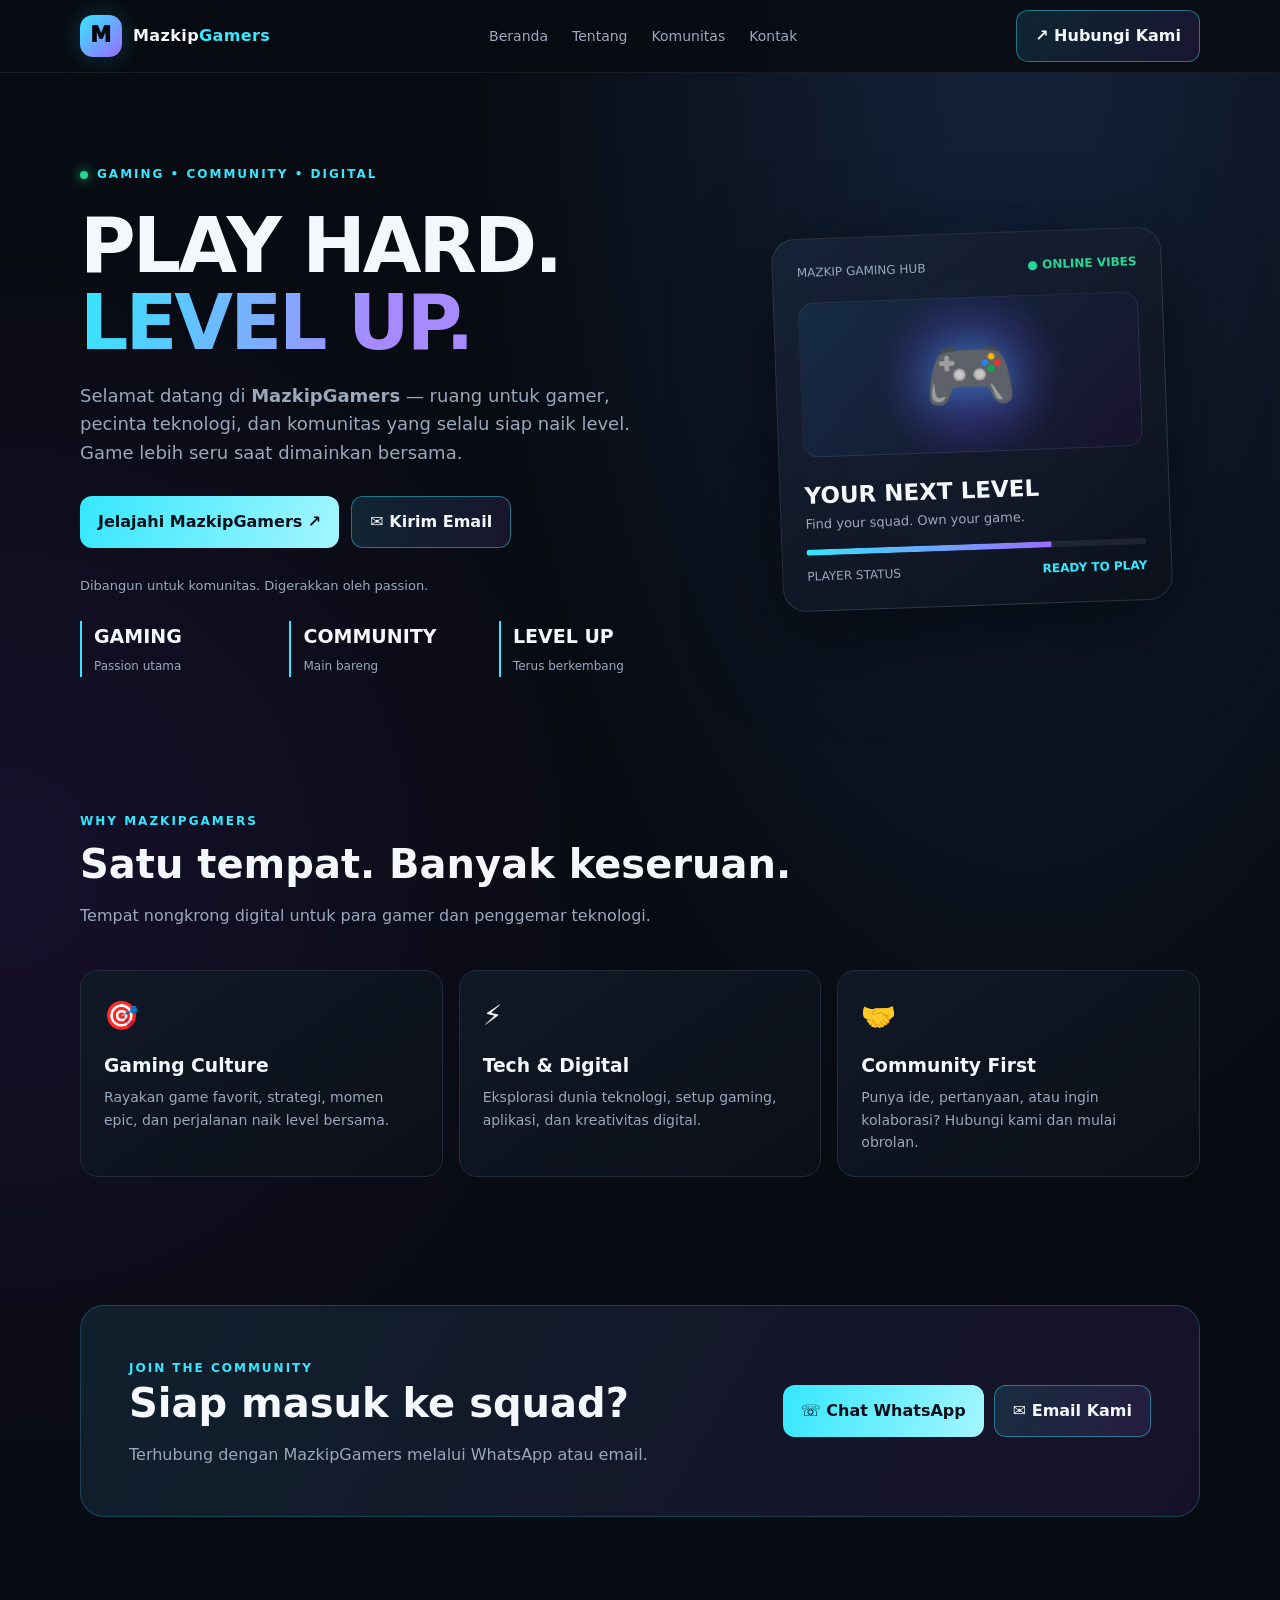
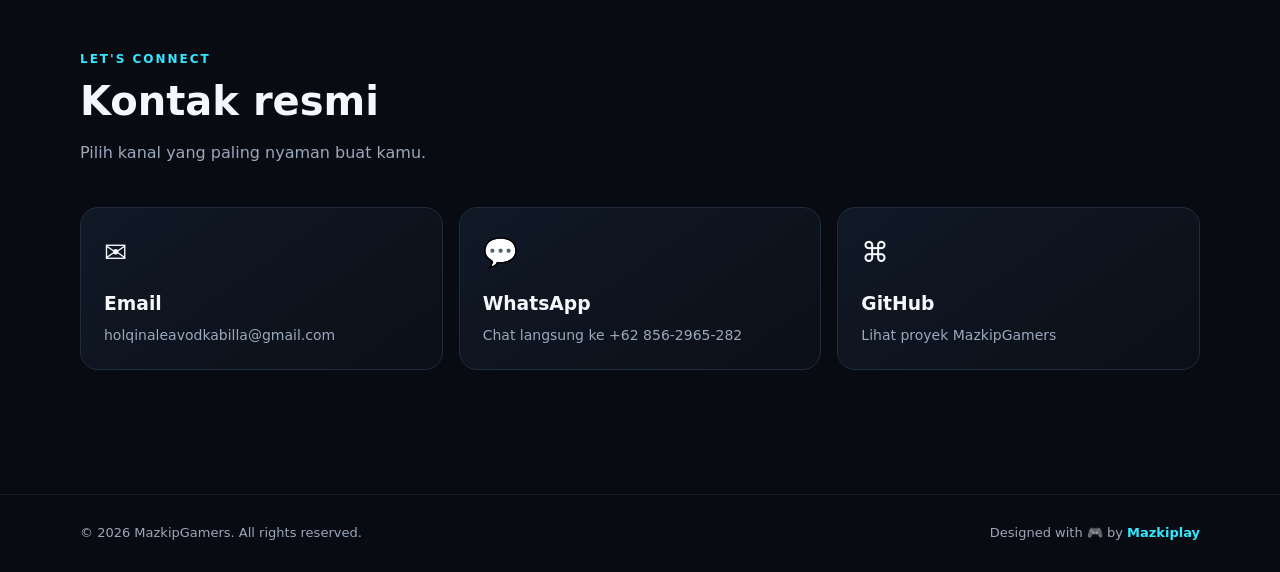
==== index.html @ 336d9bb3 "Add professional MazkipGamers dark landing page" ====
<!doctype html>
<html lang="id">
<head>
<meta charset="utf-8"><meta name="viewport" content="width=device-width,initial-scale=1">
<meta name="theme-color" content="#080b12"><meta name="description" content="MazkipGamers — portal gaming, komunitas, dan dunia game dari Mazkiplay.">
<title>MazkipGamers — Level Up Your Game</title>
<style>
:root{color-scheme:dark;--bg:#080b12;--panel:#101622;--line:#202b3b;--text:#f4f7fb;--muted:#9aa8bc;--cyan:#35e7ff;--purple:#9b6bff;--green:#25d695}
*{box-sizing:border-box}html{scroll-behavior:smooth}body{margin:0;background:radial-gradient(ellipse at 80% 0%,#14233b 0,transparent 38%),radial-gradient(ellipse at 0% 40%,#17102c 0,transparent 34%),var(--bg);color:var(--text);font:16px/1.6 Inter,ui-sans-serif,system-ui,-apple-system,Segoe UI,sans-serif}a{color:inherit;text-decoration:none}.wrap{width:min(1120px,92%);margin:auto}.top{position:sticky;top:0;z-index:5;background:#080b12df;backdrop-filter:blur(16px);border-bottom:1px solid #ffffff12}.nav{display:flex;align-items:center;justify-content:space-between;min-height:72px;gap:20px}.brand{display:flex;align-items:center;gap:11px;font-weight:900;letter-spacing:.4px}.logo{display:grid;place-items:center;width:42px;height:42px;border-radius:13px;background:linear-gradient(135deg,var(--cyan),var(--purple));color:#060910;font-weight:1000;font-size:21px;box-shadow:0 0 28px #35e7ff35}.brand span em{font-style:normal;color:var(--cyan)}nav{display:flex;align-items:center;gap:24px;color:var(--muted);font-size:14px}nav a:hover{color:var(--cyan)}.btn{display:inline-flex;align-items:center;justify-content:center;gap:9px;border:1px solid #35e7ff70;background:linear-gradient(110deg,#35e7ff1e,#9b6bff1e);padding:12px 18px;border-radius:12px;font-weight:800;transition:.2s}.btn:hover{transform:translateY(-2px);box-shadow:0 8px 30px #35e7ff1b}.btn.primary{background:linear-gradient(110deg,var(--cyan),#a4f6ff);color:#061018;border:0}.hero{padding:88px 0 66px;display:grid;grid-template-columns:1.15fr .85fr;align-items:center;gap:48px;min-height:560px}.eyebrow{display:inline-flex;gap:9px;align-items:center;color:var(--cyan);font-size:12px;font-weight:900;letter-spacing:2px;text-transform:uppercase}.dot{width:8px;height:8px;background:var(--green);border-radius:50%;box-shadow:0 0 12px var(--green)}h1{font-size:clamp(42px,6vw,76px);line-height:1.02;letter-spacing:-3px;margin:20px 0}h1 strong{background:linear-gradient(100deg,var(--cyan),#a88aff 75%);color:transparent;background-clip:text}.lead{color:var(--muted);font-size:18px;max-width:560px}.actions{display:flex;gap:12px;flex-wrap:wrap;margin:28px 0}.small{font-size:13px;color:var(--muted)}.visual{position:relative;min-height:350px;display:grid;place-items:center}.orb{position:absolute;width:270px;height:270px;border-radius:50%;background:linear-gradient(135deg,#35e7ff26,#9b6bff26);filter:blur(2px);box-shadow:0 0 100px #6e68ff20}.game-card{position:relative;width:min(100%,390px);padding:24px;border:1px solid #ffffff1c;border-radius:24px;background:linear-gradient(145deg,#182338ed,#0d111bed);box-shadow:0 25px 90px #0008;transform:rotate(-2deg)}.card-top{display:flex;justify-content:space-between;align-items:center;color:var(--muted);font-size:12px}.live{color:var(--green);font-weight:800}.art{margin:20px 0;height:155px;border-radius:16px;display:grid;place-items:center;overflow:hidden;background:radial-gradient(circle at 50% 50%,#704cff66,transparent 50%),linear-gradient(135deg,#152b44,#17132b);border:1px solid #ffffff12}.controller{font-size:75px;filter:drop-shadow(0 0 20px #35e7ff66)}.game-card h3{margin:0;font-size:23px}.progress{height:6px;border-radius:8px;background:#ffffff12;margin-top:14px;overflow:hidden}.progress i{display:block;width:72%;height:100%;background:linear-gradient(90deg,var(--cyan),var(--purple))}.stats{display:grid;grid-template-columns:repeat(3,1fr);gap:12px;margin-top:25px}.stat{border-left:2px solid var(--cyan);padding-left:12px}.stat b{display:block;font-size:19px}.stat span{color:var(--muted);font-size:12px}.section{padding:64px 0}.section-head{display:flex;justify-content:space-between;align-items:end;gap:20px;margin-bottom:25px}.section h2{font-size:clamp(28px,4vw,40px);line-height:1.15;margin:8px 0}.section p{color:var(--muted)}.grid{display:grid;grid-template-columns:repeat(3,1fr);gap:16px}.feature{padding:23px;border-radius:18px;border:1px solid var(--line);background:linear-gradient(145deg,#111927,#0b0f17);transition:.2s}.feature:hover{border-color:#35e7ff70;transform:translateY(-4px)}.feature .ico{font-size:28px}.feature h3{margin:13px 0 5px}.feature p{font-size:14px;margin:0}.contact{border:1px solid #35e7ff35;border-radius:24px;padding:clamp(24px,5vw,48px);background:linear-gradient(120deg,#10202d,#171127);display:flex;justify-content:space-between;align-items:center;gap:28px}.contact h2{margin:0}.contact p{margin-bottom:0}.contact-actions{display:flex;gap:10px;flex-wrap:wrap}.footer{padding:28px 0;border-top:1px solid #ffffff12;margin-top:60px;color:var(--muted);font-size:13px}.footer-in{display:flex;justify-content:space-between;gap:16px;flex-wrap:wrap}.mobile-menu{display:none}
@media(max-width:760px){nav{display:none}.hero{grid-template-columns:1fr;padding:60px 0 35px;gap:10px}.visual{min-height:320px}.grid{grid-template-columns:1fr}.section-head{align-items:start;flex-direction:column}.contact{align-items:start;flex-direction:column}h1{letter-spacing:-2px}.stats{gap:6px}.stat b{font-size:16px}}
@media(prefers-reduced-motion:reduce){*,*::before,*::after{scroll-behavior:auto!important;transition:none!important}}
</style>
</head>
<body>
<header class="top"><div class="wrap nav"><a class="brand" href="#home" aria-label="MazkipGamers beranda"><span class="logo">M</span><span>Mazkip<em>Gamers</em></span></a><nav aria-label="Navigasi utama"><a href="#home">Beranda</a><a href="#fitur">Tentang</a><a href="#komunitas">Komunitas</a><a href="#kontak">Kontak</a></nav><a class="btn" href="https://wa.me/628562965282" target="_blank" rel="noopener noreferrer">↗ Hubungi Kami</a></div></header>
<main>
<section class="wrap hero" id="home"><div><div class="eyebrow"><span class="dot"></span> GAMING • COMMUNITY • DIGITAL</div><h1>PLAY HARD.<br><strong>LEVEL UP.</strong></h1><p class="lead">Selamat datang di <b>MazkipGamers</b> — ruang untuk gamer, pecinta teknologi, dan komunitas yang selalu siap naik level. Game lebih seru saat dimainkan bersama.</p><div class="actions"><a class="btn primary" href="#komunitas">Jelajahi MazkipGamers ↗</a><a class="btn" href="mailto:holqinaleavodkabilla@gmail.com">✉ Kirim Email</a></div><div class="small">Dibangun untuk komunitas. Digerakkan oleh passion.</div><div class="stats"><div class="stat"><b>GAMING</b><span>Passion utama</span></div><div class="stat"><b>COMMUNITY</b><span>Main bareng</span></div><div class="stat"><b>LEVEL UP</b><span>Terus berkembang</span></div></div></div>
<div class="visual" aria-label="Ilustrasi gaming"><div class="orb"></div><div class="game-card"><div class="card-top"><span>MAZKIP GAMING HUB</span><span class="live">● ONLINE VIBES</span></div><div class="art"><div class="controller">🎮</div></div><h3>YOUR NEXT LEVEL</h3><div class="small">Find your squad. Own your game.</div><div class="progress"><i></i></div><div class="card-top" style="margin-top:12px"><span>PLAYER STATUS</span><b style="color:var(--cyan)">READY TO PLAY</b></div></div></div></section>
<section class="section" id="fitur"><div class="wrap"><div class="section-head"><div><div class="eyebrow">WHY MAZKIPGAMERS</div><h2>Satu tempat. Banyak keseruan.</h2><p>Tempat nongkrong digital untuk para gamer dan penggemar teknologi.</p></div></div><div class="grid"><article class="feature"><div class="ico">🎯</div><h3>Gaming Culture</h3><p>Rayakan game favorit, strategi, momen epic, dan perjalanan naik level bersama.</p></article><article class="feature"><div class="ico">⚡</div><h3>Tech & Digital</h3><p>Eksplorasi dunia teknologi, setup gaming, aplikasi, dan kreativitas digital.</p></article><article class="feature"><div class="ico">🤝</div><h3>Community First</h3><p>Punya ide, pertanyaan, atau ingin kolaborasi? Hubungi kami dan mulai obrolan.</p></article></div></div></section>
<section class="section" id="komunitas"><div class="wrap"><div class="contact"><div><div class="eyebrow">JOIN THE COMMUNITY</div><h2>Siap masuk ke squad?</h2><p>Terhubung dengan MazkipGamers melalui WhatsApp atau email.</p></div><div class="contact-actions"><a class="btn primary" href="https://wa.me/628562965282" target="_blank" rel="noopener noreferrer">☏ Chat WhatsApp</a><a class="btn" href="mailto:holqinaleavodkabilla@gmail.com">✉ Email Kami</a></div></div></div></section>
<section class="section" id="kontak"><div class="wrap"><div class="section-head"><div><div class="eyebrow">LET'S CONNECT</div><h2>Kontak resmi</h2><p>Pilih kanal yang paling nyaman buat kamu.</p></div></div><div class="grid"><a class="feature" href="mailto:holqinaleavodkabilla@gmail.com"><div class="ico">✉️</div><h3>Email</h3><p>holqinaleavodkabilla@gmail.com</p></a><a class="feature" href="https://wa.me/628562965282" target="_blank" rel="noopener noreferrer"><div class="ico">💬</div><h3>WhatsApp</h3><p>Chat langsung ke +62 856-2965-282</p></a><a class="feature" href="https://github.com/jambudio336-hue/MazkipGamers" target="_blank" rel="noopener noreferrer"><div class="ico">⌘</div><h3>GitHub</h3><p>Lihat proyek MazkipGamers</p></a></div></div></section>
</main><footer class="footer"><div class="wrap footer-in"><span>© <span id="year">2026</span> MazkipGamers. All rights reserved.</span><span>Designed with 🎮 by <b style="color:var(--cyan)">Mazkiplay</b></span></div></footer>
<script>document.getElementById('year').textContent=new Date().getFullYear();</script>
</body></html>
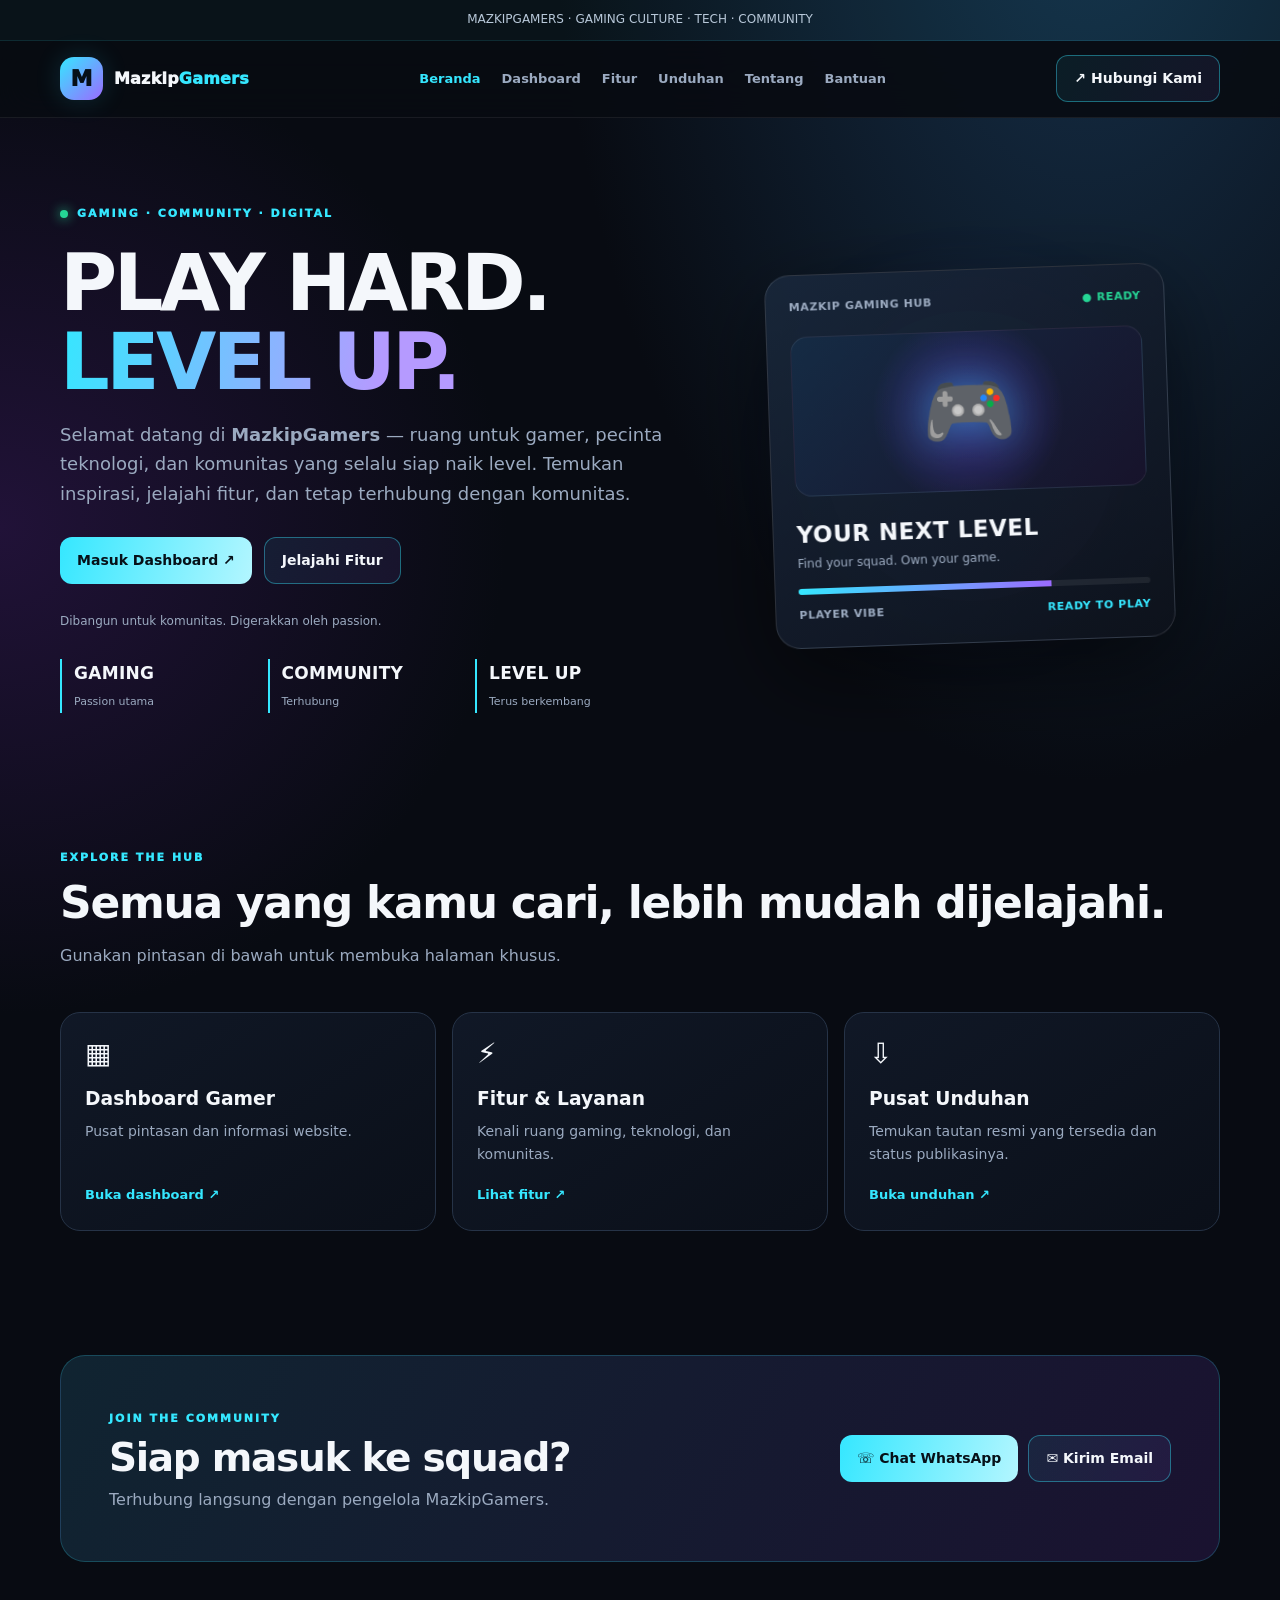
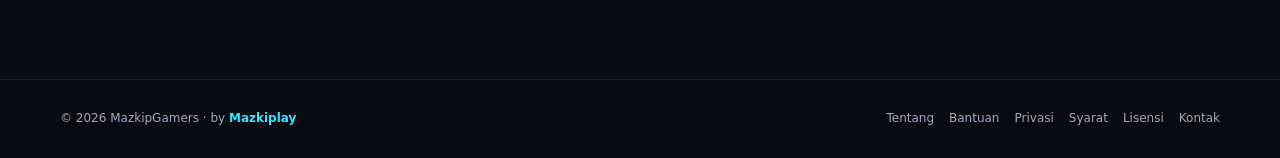
==== commit fffae6d3: "Upgrade MazkipGamers homepage and link dedicated pages" ====
--- a/index.html
+++ b/index.html
@@ -1,24 +1,8 @@
 <!doctype html>
-<html lang="id">
-<head>
-<meta charset="utf-8"><meta name="viewport" content="width=device-width,initial-scale=1">
-<meta name="theme-color" content="#080b12"><meta name="description" content="MazkipGamers — portal gaming, komunitas, dan dunia game dari Mazkiplay.">
-<title>MazkipGamers — Level Up Your Game</title>
-<style>
-:root{color-scheme:dark;--bg:#080b12;--panel:#101622;--line:#202b3b;--text:#f4f7fb;--muted:#9aa8bc;--cyan:#35e7ff;--purple:#9b6bff;--green:#25d695}
-*{box-sizing:border-box}html{scroll-behavior:smooth}body{margin:0;background:radial-gradient(ellipse at 80% 0%,#14233b 0,transparent 38%),radial-gradient(ellipse at 0% 40%,#17102c 0,transparent 34%),var(--bg);color:var(--text);font:16px/1.6 Inter,ui-sans-serif,system-ui,-apple-system,Segoe UI,sans-serif}a{color:inherit;text-decoration:none}.wrap{width:min(1120px,92%);margin:auto}.top{position:sticky;top:0;z-index:5;background:#080b12df;backdrop-filter:blur(16px);border-bottom:1px solid #ffffff12}.nav{display:flex;align-items:center;justify-content:space-between;min-height:72px;gap:20px}.brand{display:flex;align-items:center;gap:11px;font-weight:900;letter-spacing:.4px}.logo{display:grid;place-items:center;width:42px;height:42px;border-radius:13px;background:linear-gradient(135deg,var(--cyan),var(--purple));color:#060910;font-weight:1000;font-size:21px;box-shadow:0 0 28px #35e7ff35}.brand span em{font-style:normal;color:var(--cyan)}nav{display:flex;align-items:center;gap:24px;color:var(--muted);font-size:14px}nav a:hover{color:var(--cyan)}.btn{display:inline-flex;align-items:center;justify-content:center;gap:9px;border:1px solid #35e7ff70;background:linear-gradient(110deg,#35e7ff1e,#9b6bff1e);padding:12px 18px;border-radius:12px;font-weight:800;transition:.2s}.btn:hover{transform:translateY(-2px);box-shadow:0 8px 30px #35e7ff1b}.btn.primary{background:linear-gradient(110deg,var(--cyan),#a4f6ff);color:#061018;border:0}.hero{padding:88px 0 66px;display:grid;grid-template-columns:1.15fr .85fr;align-items:center;gap:48px;min-height:560px}.eyebrow{display:inline-flex;gap:9px;align-items:center;color:var(--cyan);font-size:12px;font-weight:900;letter-spacing:2px;text-transform:uppercase}.dot{width:8px;height:8px;background:var(--green);border-radius:50%;box-shadow:0 0 12px var(--green)}h1{font-size:clamp(42px,6vw,76px);line-height:1.02;letter-spacing:-3px;margin:20px 0}h1 strong{background:linear-gradient(100deg,var(--cyan),#a88aff 75%);color:transparent;background-clip:text}.lead{color:var(--muted);font-size:18px;max-width:560px}.actions{display:flex;gap:12px;flex-wrap:wrap;margin:28px 0}.small{font-size:13px;color:var(--muted)}.visual{position:relative;min-height:350px;display:grid;place-items:center}.orb{position:absolute;width:270px;height:270px;border-radius:50%;background:linear-gradient(135deg,#35e7ff26,#9b6bff26);filter:blur(2px);box-shadow:0 0 100px #6e68ff20}.game-card{position:relative;width:min(100%,390px);padding:24px;border:1px solid #ffffff1c;border-radius:24px;background:linear-gradient(145deg,#182338ed,#0d111bed);box-shadow:0 25px 90px #0008;transform:rotate(-2deg)}.card-top{display:flex;justify-content:space-between;align-items:center;color:var(--muted);font-size:12px}.live{color:var(--green);font-weight:800}.art{margin:20px 0;height:155px;border-radius:16px;display:grid;place-items:center;overflow:hidden;background:radial-gradient(circle at 50% 50%,#704cff66,transparent 50%),linear-gradient(135deg,#152b44,#17132b);border:1px solid #ffffff12}.controller{font-size:75px;filter:drop-shadow(0 0 20px #35e7ff66)}.game-card h3{margin:0;font-size:23px}.progress{height:6px;border-radius:8px;background:#ffffff12;margin-top:14px;overflow:hidden}.progress i{display:block;width:72%;height:100%;background:linear-gradient(90deg,var(--cyan),var(--purple))}.stats{display:grid;grid-template-columns:repeat(3,1fr);gap:12px;margin-top:25px}.stat{border-left:2px solid var(--cyan);padding-left:12px}.stat b{display:block;font-size:19px}.stat span{color:var(--muted);font-size:12px}.section{padding:64px 0}.section-head{display:flex;justify-content:space-between;align-items:end;gap:20px;margin-bottom:25px}.section h2{font-size:clamp(28px,4vw,40px);line-height:1.15;margin:8px 0}.section p{color:var(--muted)}.grid{display:grid;grid-template-columns:repeat(3,1fr);gap:16px}.feature{padding:23px;border-radius:18px;border:1px solid var(--line);background:linear-gradient(145deg,#111927,#0b0f17);transition:.2s}.feature:hover{border-color:#35e7ff70;transform:translateY(-4px)}.feature .ico{font-size:28px}.feature h3{margin:13px 0 5px}.feature p{font-size:14px;margin:0}.contact{border:1px solid #35e7ff35;border-radius:24px;padding:clamp(24px,5vw,48px);background:linear-gradient(120deg,#10202d,#171127);display:flex;justify-content:space-between;align-items:center;gap:28px}.contact h2{margin:0}.contact p{margin-bottom:0}.contact-actions{display:flex;gap:10px;flex-wrap:wrap}.footer{padding:28px 0;border-top:1px solid #ffffff12;margin-top:60px;color:var(--muted);font-size:13px}.footer-in{display:flex;justify-content:space-between;gap:16px;flex-wrap:wrap}.mobile-menu{display:none}
-@media(max-width:760px){nav{display:none}.hero{grid-template-columns:1fr;padding:60px 0 35px;gap:10px}.visual{min-height:320px}.grid{grid-template-columns:1fr}.section-head{align-items:start;flex-direction:column}.contact{align-items:start;flex-direction:column}h1{letter-spacing:-2px}.stats{gap:6px}.stat b{font-size:16px}}
-@media(prefers-reduced-motion:reduce){*,*::before,*::after{scroll-behavior:auto!important;transition:none!important}}
-</style>
-</head>
-<body>
-<header class="top"><div class="wrap nav"><a class="brand" href="#home" aria-label="MazkipGamers beranda"><span class="logo">M</span><span>Mazkip<em>Gamers</em></span></a><nav aria-label="Navigasi utama"><a href="#home">Beranda</a><a href="#fitur">Tentang</a><a href="#komunitas">Komunitas</a><a href="#kontak">Kontak</a></nav><a class="btn" href="https://wa.me/628562965282" target="_blank" rel="noopener noreferrer">↗ Hubungi Kami</a></div></header>
-<main>
-<section class="wrap hero" id="home"><div><div class="eyebrow"><span class="dot"></span> GAMING • COMMUNITY • DIGITAL</div><h1>PLAY HARD.<br><strong>LEVEL UP.</strong></h1><p class="lead">Selamat datang di <b>MazkipGamers</b> — ruang untuk gamer, pecinta teknologi, dan komunitas yang selalu siap naik level. Game lebih seru saat dimainkan bersama.</p><div class="actions"><a class="btn primary" href="#komunitas">Jelajahi MazkipGamers ↗</a><a class="btn" href="mailto:holqinaleavodkabilla@gmail.com">✉ Kirim Email</a></div><div class="small">Dibangun untuk komunitas. Digerakkan oleh passion.</div><div class="stats"><div class="stat"><b>GAMING</b><span>Passion utama</span></div><div class="stat"><b>COMMUNITY</b><span>Main bareng</span></div><div class="stat"><b>LEVEL UP</b><span>Terus berkembang</span></div></div></div>
-<div class="visual" aria-label="Ilustrasi gaming"><div class="orb"></div><div class="game-card"><div class="card-top"><span>MAZKIP GAMING HUB</span><span class="live">● ONLINE VIBES</span></div><div class="art"><div class="controller">🎮</div></div><h3>YOUR NEXT LEVEL</h3><div class="small">Find your squad. Own your game.</div><div class="progress"><i></i></div><div class="card-top" style="margin-top:12px"><span>PLAYER STATUS</span><b style="color:var(--cyan)">READY TO PLAY</b></div></div></div></section>
-<section class="section" id="fitur"><div class="wrap"><div class="section-head"><div><div class="eyebrow">WHY MAZKIPGAMERS</div><h2>Satu tempat. Banyak keseruan.</h2><p>Tempat nongkrong digital untuk para gamer dan penggemar teknologi.</p></div></div><div class="grid"><article class="feature"><div class="ico">🎯</div><h3>Gaming Culture</h3><p>Rayakan game favorit, strategi, momen epic, dan perjalanan naik level bersama.</p></article><article class="feature"><div class="ico">⚡</div><h3>Tech & Digital</h3><p>Eksplorasi dunia teknologi, setup gaming, aplikasi, dan kreativitas digital.</p></article><article class="feature"><div class="ico">🤝</div><h3>Community First</h3><p>Punya ide, pertanyaan, atau ingin kolaborasi? Hubungi kami dan mulai obrolan.</p></article></div></div></section>
-<section class="section" id="komunitas"><div class="wrap"><div class="contact"><div><div class="eyebrow">JOIN THE COMMUNITY</div><h2>Siap masuk ke squad?</h2><p>Terhubung dengan MazkipGamers melalui WhatsApp atau email.</p></div><div class="contact-actions"><a class="btn primary" href="https://wa.me/628562965282" target="_blank" rel="noopener noreferrer">☏ Chat WhatsApp</a><a class="btn" href="mailto:holqinaleavodkabilla@gmail.com">✉ Email Kami</a></div></div></div></section>
-<section class="section" id="kontak"><div class="wrap"><div class="section-head"><div><div class="eyebrow">LET'S CONNECT</div><h2>Kontak resmi</h2><p>Pilih kanal yang paling nyaman buat kamu.</p></div></div><div class="grid"><a class="feature" href="mailto:holqinaleavodkabilla@gmail.com"><div class="ico">✉️</div><h3>Email</h3><p>holqinaleavodkabilla@gmail.com</p></a><a class="feature" href="https://wa.me/628562965282" target="_blank" rel="noopener noreferrer"><div class="ico">💬</div><h3>WhatsApp</h3><p>Chat langsung ke +62 856-2965-282</p></a><a class="feature" href="https://github.com/jambudio336-hue/MazkipGamers" target="_blank" rel="noopener noreferrer"><div class="ico">⌘</div><h3>GitHub</h3><p>Lihat proyek MazkipGamers</p></a></div></div></section>
-</main><footer class="footer"><div class="wrap footer-in"><span>© <span id="year">2026</span> MazkipGamers. All rights reserved.</span><span>Designed with 🎮 by <b style="color:var(--cyan)">Mazkiplay</b></span></div></footer>
-<script>document.getElementById('year').textContent=new Date().getFullYear();</script>
-</body></html>+<html lang="id"><head><meta charset="utf-8"><meta name="viewport" content="width=device-width,initial-scale=1"><meta name="theme-color" content="#080b12"><meta name="description" content="MazkipGamers — portal gaming, komunitas, teknologi, dan kreativitas digital oleh Mazkiplay."><meta property="og:title" content="MazkipGamers — Play Hard. Level Up."><meta property="og:description" content="Ruang gaming dan kreativitas digital untuk komunitas."><title>MazkipGamers — Play Hard. Level Up.</title><link rel="icon" href="favicon.svg" type="image/svg+xml"><link rel="stylesheet" href="style.css"></head><body>
+<div class="site-notice">MAZKIPGAMERS · GAMING CULTURE · TECH · COMMUNITY</div>
+<header class="top"><div class="wrap nav"><a class="brand" href="index.html" aria-label="MazkipGamers beranda"><span class="logo">M</span><span>Mazkip<em>Gamers</em></span></a><nav class="navlinks" aria-label="Navigasi utama"><a data-page="index.html" href="index.html">Beranda</a><a data-page="dashboard.html" href="dashboard.html">Dashboard</a><a data-page="features.html" href="features.html">Fitur</a><a data-page="downloads.html" href="downloads.html">Unduhan</a><a data-page="about.html" href="about.html">Tentang</a><a data-page="help.html" href="help.html">Bantuan</a></nav><div class="nav-cta"><a class="btn" href="https://wa.me/628562965282" target="_blank" rel="noopener noreferrer">↗ Hubungi Kami</a><button class="menu-toggle" aria-label="Buka menu" aria-expanded="false" type="button">☰</button></div></div></header>
+<main><section class="wrap hero" id="home"><div><div class="eyebrow"><span class="pulse"></span> GAMING · COMMUNITY · DIGITAL</div><h1>PLAY HARD.<br><span class="gradient">LEVEL UP.</span></h1><p class="lead">Selamat datang di <b>MazkipGamers</b> — ruang untuk gamer, pecinta teknologi, dan komunitas yang selalu siap naik level. Temukan inspirasi, jelajahi fitur, dan tetap terhubung dengan komunitas.</p><div class="actions"><a class="btn primary" href="dashboard.html">Masuk Dashboard ↗</a><a class="btn" href="features.html">Jelajahi Fitur</a></div><div class="tiny">Dibangun untuk komunitas. Digerakkan oleh passion.</div><div class="stats"><div class="stat"><b>GAMING</b><span>Passion utama</span></div><div class="stat"><b>COMMUNITY</b><span>Terhubung</span></div><div class="stat"><b>LEVEL UP</b><span>Terus berkembang</span></div></div></div><div class="visual" aria-label="Ilustrasi gaming orisinal"><div class="orb"></div><div class="game-card"><div class="card-top"><span>MAZKIP GAMING HUB</span><span class="online">● READY</span></div><div class="art"><div class="controller">🎮</div></div><h3>YOUR NEXT LEVEL</h3><div class="tiny">Find your squad. Own your game.</div><div class="progress"><i></i></div><div class="card-top" style="margin-top:12px"><span>PLAYER VIBE</span><b style="color:var(--cyan)">READY TO PLAY</b></div></div></div></section>
+<section class="section"><div class="wrap"><div class="section-head"><div><div class="eyebrow">EXPLORE THE HUB</div><h2>Semua yang kamu cari, lebih mudah dijelajahi.</h2><p>Gunakan pintasan di bawah untuk membuka halaman khusus.</p></div></div><div class="grid"><a class="feature feature-link" href="dashboard.html"><div class="ico">▦</div><h3>Dashboard Gamer</h3><p>Pusat pintasan dan informasi website.</p><span class="more">Buka dashboard ↗</span></a><a class="feature feature-link" href="features.html"><div class="ico">⚡</div><h3>Fitur & Layanan</h3><p>Kenali ruang gaming, teknologi, dan komunitas.</p><span class="more">Lihat fitur ↗</span></a><a class="feature feature-link" href="downloads.html"><div class="ico">⇩</div><h3>Pusat Unduhan</h3><p>Temukan tautan resmi yang tersedia dan status publikasinya.</p><span class="more">Buka unduhan ↗</span></a></div></div></section>
+<section class="section"><div class="wrap"><div class="banner"><div><div class="eyebrow">JOIN THE COMMUNITY</div><h2>Siap masuk ke squad?</h2><p>Terhubung langsung dengan pengelola MazkipGamers.</p></div><div class="banner-actions"><a class="btn primary" href="https://wa.me/628562965282" target="_blank" rel="noopener noreferrer">☏ Chat WhatsApp</a><a class="btn" href="mailto:holqinaleavodkabilla@gmail.com">✉ Kirim Email</a></div></div></div></section></main>
+<footer class="footer"><div class="wrap footer-in"><span>© <span data-year>2026</span> MazkipGamers · by <b style="color:var(--cyan)">Mazkiplay</b></span><div class="footer-links"><a href="about.html">Tentang</a><a href="help.html">Bantuan</a><a href="privacy.html">Privasi</a><a href="terms.html">Syarat</a><a href="license.html">Lisensi</a><a href="mailto:holqinaleavodkabilla@gmail.com">Kontak</a></div></div></footer><script src="site.js" defer></script></body></html>
--- a/style.css
+++ b/style.css
@@ -0,0 +1,6 @@
+:root{color-scheme:dark;--bg:#080b12;--panel:#101725;--panel2:#131d2c;--line:#263347;--text:#f4f7fb;--muted:#9baac0;--cyan:#35e7ff;--violet:#9b6bff;--green:#25d695;--orange:#ffb86b;--radius:20px}
+*{box-sizing:border-box}html{scroll-behavior:smooth;scroll-padding-top:100px}body{margin:0;background:radial-gradient(ellipse at 85% -10%,#16314b 0,transparent 35%),radial-gradient(ellipse at 0 30%,#211238 0,transparent 28%),var(--bg);color:var(--text);font:16px/1.65 Inter,ui-sans-serif,system-ui,-apple-system,"Segoe UI",sans-serif}a{color:inherit;text-decoration:none}button,a{ -webkit-tap-highlight-color:transparent}a:focus-visible,button:focus-visible{outline:2px solid var(--cyan);outline-offset:4px}.wrap{width:min(1160px,92%);margin-inline:auto}.top{position:sticky;top:0;z-index:20;background:#080b12e8;backdrop-filter:blur(18px);border-bottom:1px solid #ffffff12}.nav{display:flex;align-items:center;justify-content:space-between;gap:22px;min-height:76px}.brand{display:flex;align-items:center;gap:11px;font-weight:950;letter-spacing:.2px;white-space:nowrap}.logo{display:grid;place-items:center;width:43px;height:43px;border-radius:14px;background:linear-gradient(135deg,var(--cyan),var(--violet));color:#061018;font-size:22px;font-weight:1000;box-shadow:0 0 26px #35e7ff28}.brand em{font-style:normal;color:var(--cyan)}.navlinks{display:flex;align-items:center;gap:21px;color:var(--muted);font-size:13px;font-weight:700}.navlinks a:hover,.navlinks a[aria-current=page]{color:var(--cyan)}.nav-cta{display:flex;gap:10px;align-items:center}.menu-toggle{display:none}.btn{display:inline-flex;align-items:center;justify-content:center;gap:9px;min-height:44px;padding:11px 17px;border:1px solid #35e7ff65;border-radius:12px;background:linear-gradient(110deg,#35e7ff13,#9b6bff16);color:var(--text);font-size:14px;font-weight:850;transition:transform .2s,border-color .2s,box-shadow .2s;cursor:pointer}.btn:hover{transform:translateY(-2px);border-color:var(--cyan);box-shadow:0 8px 28px #35e7ff13}.btn.primary{background:linear-gradient(105deg,var(--cyan),#b3f6ff);color:#061018;border:0}.eyebrow{display:inline-flex;align-items:center;gap:9px;color:var(--cyan);font-size:11px;font-weight:950;letter-spacing:2px;text-transform:uppercase}.pulse{width:8px;height:8px;border-radius:50%;background:var(--green);box-shadow:0 0 12px var(--green)}.hero{display:grid;grid-template-columns:1.1fr .9fr;align-items:center;gap:50px;padding:82px 0 68px;min-height:580px}.hero h1{margin:18px 0;font-size:clamp(43px,6.2vw,78px);line-height:1.01;letter-spacing:-3.5px}.gradient{background:linear-gradient(100deg,var(--cyan),#b59aff 80%);background-clip:text;color:transparent}.lead{max-width:610px;color:var(--muted);font-size:18px}.actions{display:flex;gap:12px;flex-wrap:wrap;margin:28px 0}.muted{color:var(--muted)}.tiny{font-size:12px;color:var(--muted)}.visual{position:relative;display:grid;place-items:center;min-height:370px}.orb{position:absolute;width:290px;height:290px;border-radius:50%;background:linear-gradient(135deg,#35e7ff26,#9b6bff29);box-shadow:0 0 100px #6e68ff22;animation:float 6s ease-in-out infinite}.game-card{position:relative;width:min(100%,400px);padding:23px;border:1px solid #ffffff20;border-radius:25px;background:linear-gradient(145deg,#18263aef,#0d111bee);box-shadow:0 30px 90px #0008;transform:rotate(-2deg);animation:cardin .8s ease both}.card-top{display:flex;justify-content:space-between;align-items:center;gap:10px;color:var(--muted);font-size:11px;font-weight:800;letter-spacing:.6px}.online{color:var(--green)}.art{height:160px;margin:20px 0;border:1px solid #ffffff12;border-radius:17px;display:grid;place-items:center;overflow:hidden;background:radial-gradient(circle at 50% 50%,#704cff66,transparent 50%),linear-gradient(135deg,#152b44,#17132b)}.controller{font-size:76px;filter:drop-shadow(0 0 20px #35e7ff66);animation:float 4s ease-in-out infinite}.game-card h3{margin:0;font-size:23px;letter-spacing:.5px}.progress{height:6px;border-radius:8px;background:#ffffff12;margin-top:14px;overflow:hidden}.progress i{display:block;width:72%;height:100%;background:linear-gradient(90deg,var(--cyan),var(--violet))}.stats{display:grid;grid-template-columns:repeat(3,1fr);gap:12px;margin-top:27px}.stat{border-left:2px solid var(--cyan);padding-left:12px}.stat b{display:block;font-size:17px;letter-spacing:.3px}.stat span{font-size:11px;color:var(--muted)}.section{padding:62px 0}.section-head{display:flex;justify-content:space-between;align-items:end;gap:20px;margin-bottom:26px}.section h2,.page-title{font-size:clamp(29px,4.2vw,44px);line-height:1.13;letter-spacing:-1.3px;margin:8px 0}.section p{color:var(--muted)}.grid{display:grid;grid-template-columns:repeat(3,minmax(0,1fr));gap:16px}.grid.two{grid-template-columns:repeat(2,minmax(0,1fr))}.feature,.panel,.legal-card{padding:24px;border:1px solid var(--line);border-radius:var(--radius);background:linear-gradient(145deg,#111927f5,#0b1019f5);transition:border-color .2s,transform .2s}.feature:hover,.panel:hover{border-color:#35e7ff70;transform:translateY(-3px)}.ico{font-size:28px;line-height:1.2}.feature h3,.panel h3{margin:14px 0 5px}.feature p,.panel p{margin:0;font-size:14px}.feature-link{display:flex;flex-direction:column;min-height:190px}.feature-link .more{margin-top:auto;padding-top:18px;color:var(--cyan);font-size:13px;font-weight:850}.banner{display:flex;justify-content:space-between;align-items:center;gap:28px;padding:clamp(25px,5vw,48px);border:1px solid #35e7ff35;border-radius:25px;background:linear-gradient(120deg,#102431,#1a1230)}.banner h2{margin:5px 0;font-size:clamp(27px,4vw,39px);line-height:1.2}.banner p{margin:5px 0 0;color:var(--muted)}.banner-actions{display:flex;gap:10px;flex-wrap:wrap}.page-hero{padding:62px 0 28px}.page-hero .lead{font-size:16px;max-width:760px}.crumb{font-size:12px;color:var(--muted);margin-bottom:17px}.crumb a{color:var(--cyan)}.content{padding:22px 0 64px}.prose{max-width:850px}.prose h2{font-size:23px;margin-top:32px}.prose h3{font-size:18px;margin-top:24px}.prose p,.prose li{color:#bac5d5}.prose ul{padding-left:22px}.callout{padding:16px 18px;border:1px solid #35e7ff38;border-radius:14px;background:#35e7ff0a;color:#c8d9e7}.tag{display:inline-flex;padding:5px 9px;border-radius:99px;border:1px solid #ffffff19;background:#ffffff07;color:var(--muted);font-size:11px;font-weight:800}.dashboard-head{display:flex;align-items:center;justify-content:space-between;gap:18px;flex-wrap:wrap}.quick{display:grid;grid-template-columns:repeat(4,minmax(0,1fr));gap:13px}.quick a{padding:19px;border:1px solid var(--line);border-radius:16px;background:#111927;transition:.2s}.quick a:hover{border-color:var(--cyan);transform:translateY(-3px)}.quick strong{display:block;margin:8px 0 2px}.quick span{font-size:12px;color:var(--muted)}.status-row{display:flex;align-items:center;justify-content:space-between;gap:12px;padding:13px 0;border-bottom:1px solid #ffffff0c}.status-row:last-child{border-bottom:0}.footer{margin-top:55px;border-top:1px solid #ffffff12;padding:29px 0;color:var(--muted);font-size:12px}.footer-in{display:flex;align-items:center;justify-content:space-between;gap:20px;flex-wrap:wrap}.footer-links{display:flex;gap:15px;flex-wrap:wrap}.footer-links a:hover{color:var(--cyan)}.empty{padding:27px;border:1px dashed #3a4b60;border-radius:17px;background:#ffffff04}.empty strong{display:block;font-size:17px}.empty p{color:var(--muted);margin-bottom:0}.faq details{border-bottom:1px solid var(--line);padding:17px 0}.faq summary{cursor:pointer;font-weight:800}.faq details p{color:var(--muted);margin-bottom:0}.form-note{font-size:12px;color:var(--muted)}.site-notice{padding:10px 0;border-bottom:1px solid #35e7ff1c;background:#35e7ff08;color:#b8c8d9;font-size:12px;text-align:center}
+@keyframes float{0%,100%{transform:translateY(0)}50%{transform:translateY(-10px)}}@keyframes cardin{from{opacity:0;transform:translateY(12px) rotate(-2deg)}to{opacity:1;transform:translateY(0) rotate(-2deg)}}
+@media(max-width:900px){.navlinks{gap:12px}.navlinks a{font-size:12px}.nav-cta .btn{padding:9px 11px}.hero{gap:24px}.quick{grid-template-columns:repeat(2,minmax(0,1fr))}}
+@media(max-width:740px){.nav{min-height:68px}.menu-toggle{display:inline-flex;align-items:center;justify-content:center;width:43px;height:43px;border:1px solid var(--line);border-radius:12px;background:#101725;color:var(--text);font-size:21px}.navlinks{display:none;position:absolute;top:68px;left:0;right:0;padding:16px 4% 20px;background:#080b12f8;border-bottom:1px solid var(--line);flex-direction:column;align-items:stretch;gap:0}.navlinks.open{display:flex}.navlinks a{padding:12px 4px;font-size:14px}.nav-cta>.btn{display:none}.hero{grid-template-columns:1fr;padding:52px 0 35px;gap:5px}.visual{min-height:310px}.grid,.grid.two{grid-template-columns:1fr}.section-head{align-items:start;flex-direction:column}.banner{align-items:start;flex-direction:column}.hero h1{letter-spacing:-2.5px}.page-hero{padding-top:42px}.stats{gap:7px}.stat b{font-size:14px}.quick{grid-template-columns:repeat(2,minmax(0,1fr))}}
+@media(prefers-reduced-motion:reduce){*,*::before,*::after{animation:none!important;scroll-behavior:auto!important;transition:none!important}}
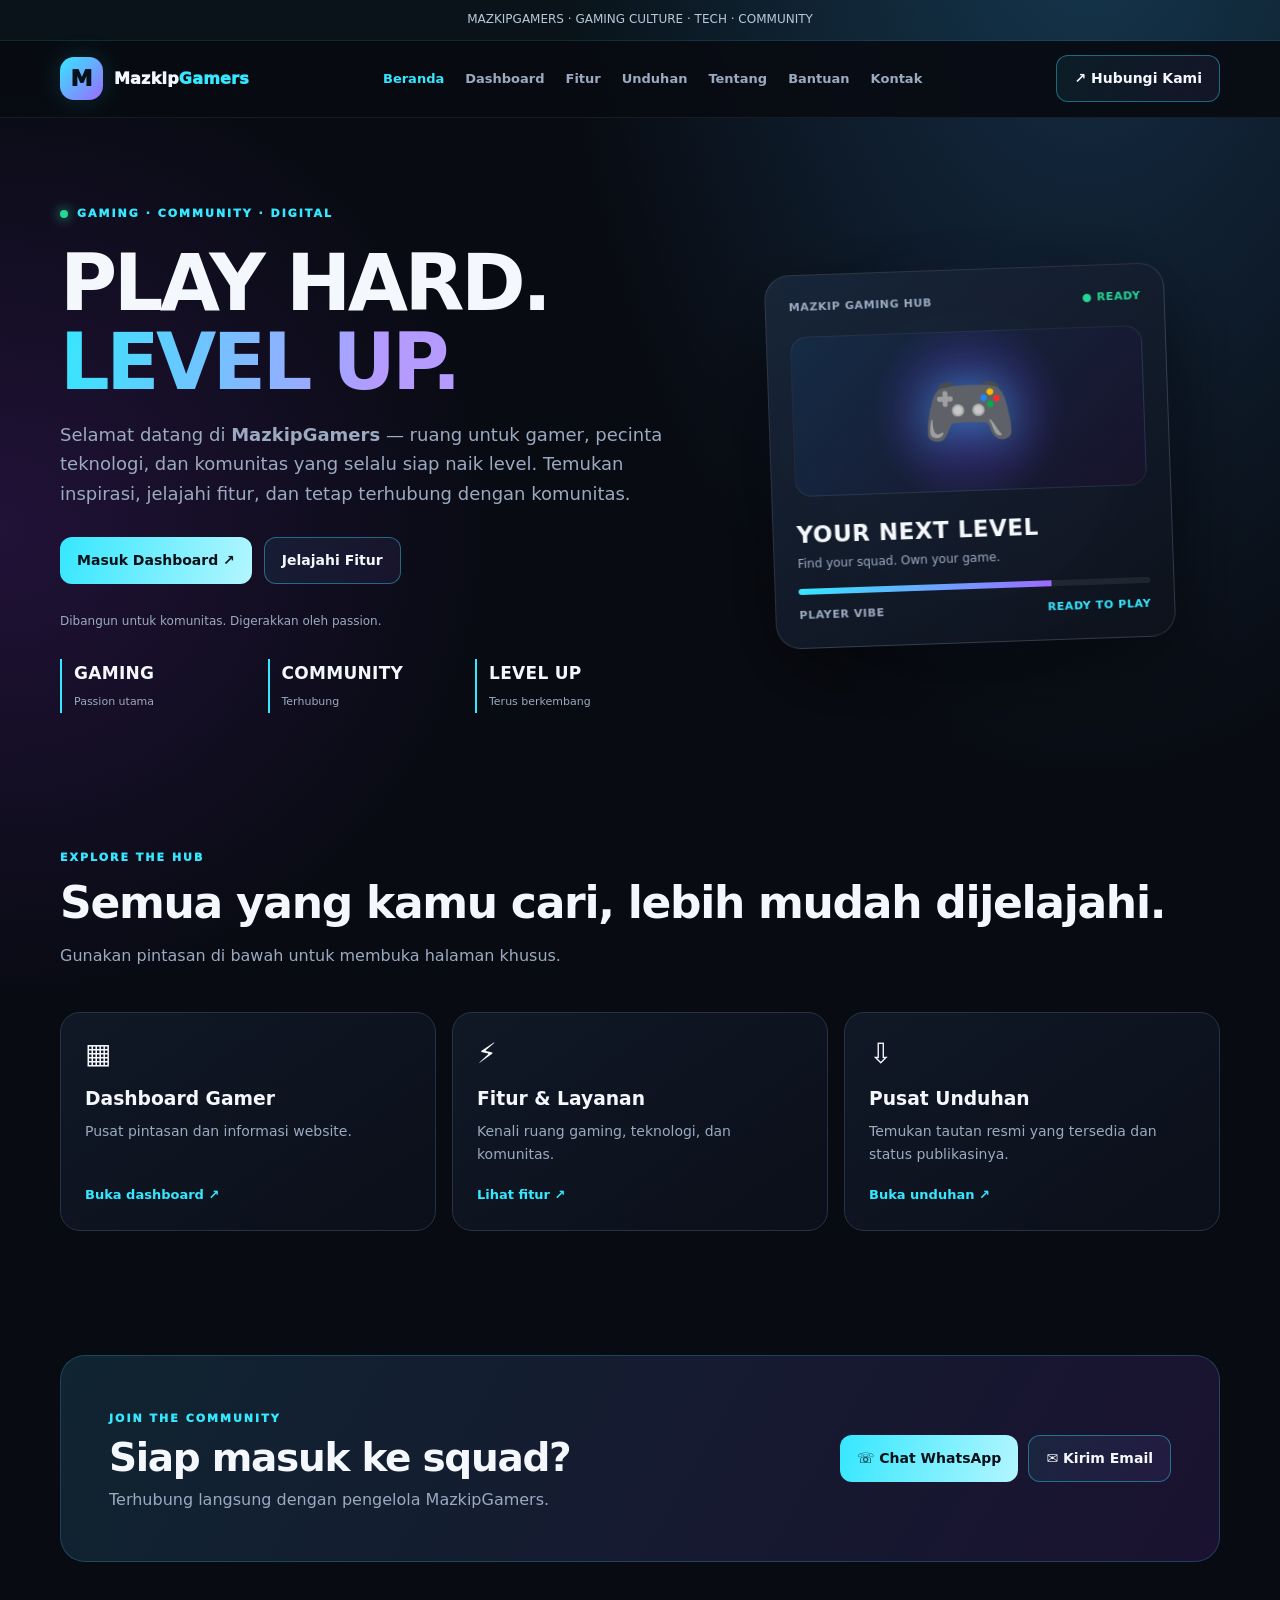
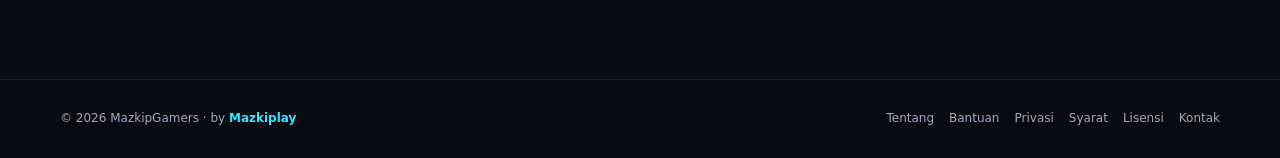
==== commit fb80fb7e: "Add contact page navigation to index.html" ====
--- a/index.html
+++ b/index.html
@@ -1,8 +1,8 @@
 <!doctype html>
 <html lang="id"><head><meta charset="utf-8"><meta name="viewport" content="width=device-width,initial-scale=1"><meta name="theme-color" content="#080b12"><meta name="description" content="MazkipGamers — portal gaming, komunitas, teknologi, dan kreativitas digital oleh Mazkiplay."><meta property="og:title" content="MazkipGamers — Play Hard. Level Up."><meta property="og:description" content="Ruang gaming dan kreativitas digital untuk komunitas."><title>MazkipGamers — Play Hard. Level Up.</title><link rel="icon" href="favicon.svg" type="image/svg+xml"><link rel="stylesheet" href="style.css"></head><body>
 <div class="site-notice">MAZKIPGAMERS · GAMING CULTURE · TECH · COMMUNITY</div>
-<header class="top"><div class="wrap nav"><a class="brand" href="index.html" aria-label="MazkipGamers beranda"><span class="logo">M</span><span>Mazkip<em>Gamers</em></span></a><nav class="navlinks" aria-label="Navigasi utama"><a data-page="index.html" href="index.html">Beranda</a><a data-page="dashboard.html" href="dashboard.html">Dashboard</a><a data-page="features.html" href="features.html">Fitur</a><a data-page="downloads.html" href="downloads.html">Unduhan</a><a data-page="about.html" href="about.html">Tentang</a><a data-page="help.html" href="help.html">Bantuan</a></nav><div class="nav-cta"><a class="btn" href="https://wa.me/628562965282" target="_blank" rel="noopener noreferrer">↗ Hubungi Kami</a><button class="menu-toggle" aria-label="Buka menu" aria-expanded="false" type="button">☰</button></div></div></header>
+<header class="top"><div class="wrap nav"><a class="brand" href="index.html" aria-label="MazkipGamers beranda"><span class="logo">M</span><span>Mazkip<em>Gamers</em></span></a><nav class="navlinks" aria-label="Navigasi utama"><a data-page="index.html" href="index.html">Beranda</a><a data-page="dashboard.html" href="dashboard.html">Dashboard</a><a data-page="features.html" href="features.html">Fitur</a><a data-page="downloads.html" href="downloads.html">Unduhan</a><a data-page="about.html" href="about.html">Tentang</a><a data-page="help.html" href="help.html">Bantuan</a><a data-page="contact.html" href="contact.html">Kontak</a></nav><div class="nav-cta"><a class="btn" href="https://wa.me/628562965282" target="_blank" rel="noopener noreferrer">↗ Hubungi Kami</a><button class="menu-toggle" aria-label="Buka menu" aria-expanded="false" type="button">☰</button></div></div></header>
 <main><section class="wrap hero" id="home"><div><div class="eyebrow"><span class="pulse"></span> GAMING · COMMUNITY · DIGITAL</div><h1>PLAY HARD.<br><span class="gradient">LEVEL UP.</span></h1><p class="lead">Selamat datang di <b>MazkipGamers</b> — ruang untuk gamer, pecinta teknologi, dan komunitas yang selalu siap naik level. Temukan inspirasi, jelajahi fitur, dan tetap terhubung dengan komunitas.</p><div class="actions"><a class="btn primary" href="dashboard.html">Masuk Dashboard ↗</a><a class="btn" href="features.html">Jelajahi Fitur</a></div><div class="tiny">Dibangun untuk komunitas. Digerakkan oleh passion.</div><div class="stats"><div class="stat"><b>GAMING</b><span>Passion utama</span></div><div class="stat"><b>COMMUNITY</b><span>Terhubung</span></div><div class="stat"><b>LEVEL UP</b><span>Terus berkembang</span></div></div></div><div class="visual" aria-label="Ilustrasi gaming orisinal"><div class="orb"></div><div class="game-card"><div class="card-top"><span>MAZKIP GAMING HUB</span><span class="online">● READY</span></div><div class="art"><div class="controller">🎮</div></div><h3>YOUR NEXT LEVEL</h3><div class="tiny">Find your squad. Own your game.</div><div class="progress"><i></i></div><div class="card-top" style="margin-top:12px"><span>PLAYER VIBE</span><b style="color:var(--cyan)">READY TO PLAY</b></div></div></div></section>
 <section class="section"><div class="wrap"><div class="section-head"><div><div class="eyebrow">EXPLORE THE HUB</div><h2>Semua yang kamu cari, lebih mudah dijelajahi.</h2><p>Gunakan pintasan di bawah untuk membuka halaman khusus.</p></div></div><div class="grid"><a class="feature feature-link" href="dashboard.html"><div class="ico">▦</div><h3>Dashboard Gamer</h3><p>Pusat pintasan dan informasi website.</p><span class="more">Buka dashboard ↗</span></a><a class="feature feature-link" href="features.html"><div class="ico">⚡</div><h3>Fitur & Layanan</h3><p>Kenali ruang gaming, teknologi, dan komunitas.</p><span class="more">Lihat fitur ↗</span></a><a class="feature feature-link" href="downloads.html"><div class="ico">⇩</div><h3>Pusat Unduhan</h3><p>Temukan tautan resmi yang tersedia dan status publikasinya.</p><span class="more">Buka unduhan ↗</span></a></div></div></section>
 <section class="section"><div class="wrap"><div class="banner"><div><div class="eyebrow">JOIN THE COMMUNITY</div><h2>Siap masuk ke squad?</h2><p>Terhubung langsung dengan pengelola MazkipGamers.</p></div><div class="banner-actions"><a class="btn primary" href="https://wa.me/628562965282" target="_blank" rel="noopener noreferrer">☏ Chat WhatsApp</a><a class="btn" href="mailto:holqinaleavodkabilla@gmail.com">✉ Kirim Email</a></div></div></div></section></main>
-<footer class="footer"><div class="wrap footer-in"><span>© <span data-year>2026</span> MazkipGamers · by <b style="color:var(--cyan)">Mazkiplay</b></span><div class="footer-links"><a href="about.html">Tentang</a><a href="help.html">Bantuan</a><a href="privacy.html">Privasi</a><a href="terms.html">Syarat</a><a href="license.html">Lisensi</a><a href="mailto:holqinaleavodkabilla@gmail.com">Kontak</a></div></div></footer><script src="site.js" defer></script></body></html>+<footer class="footer"><div class="wrap footer-in"><span>© <span data-year>2026</span> MazkipGamers · by <b style="color:var(--cyan)">Mazkiplay</b></span><div class="footer-links"><a href="about.html">Tentang</a><a href="help.html">Bantuan</a><a href="privacy.html">Privasi</a><a href="terms.html">Syarat</a><a href="license.html">Lisensi</a><a href="contact.html">Kontak</a></div></div></footer><script src="site.js" defer></script></body></html>
